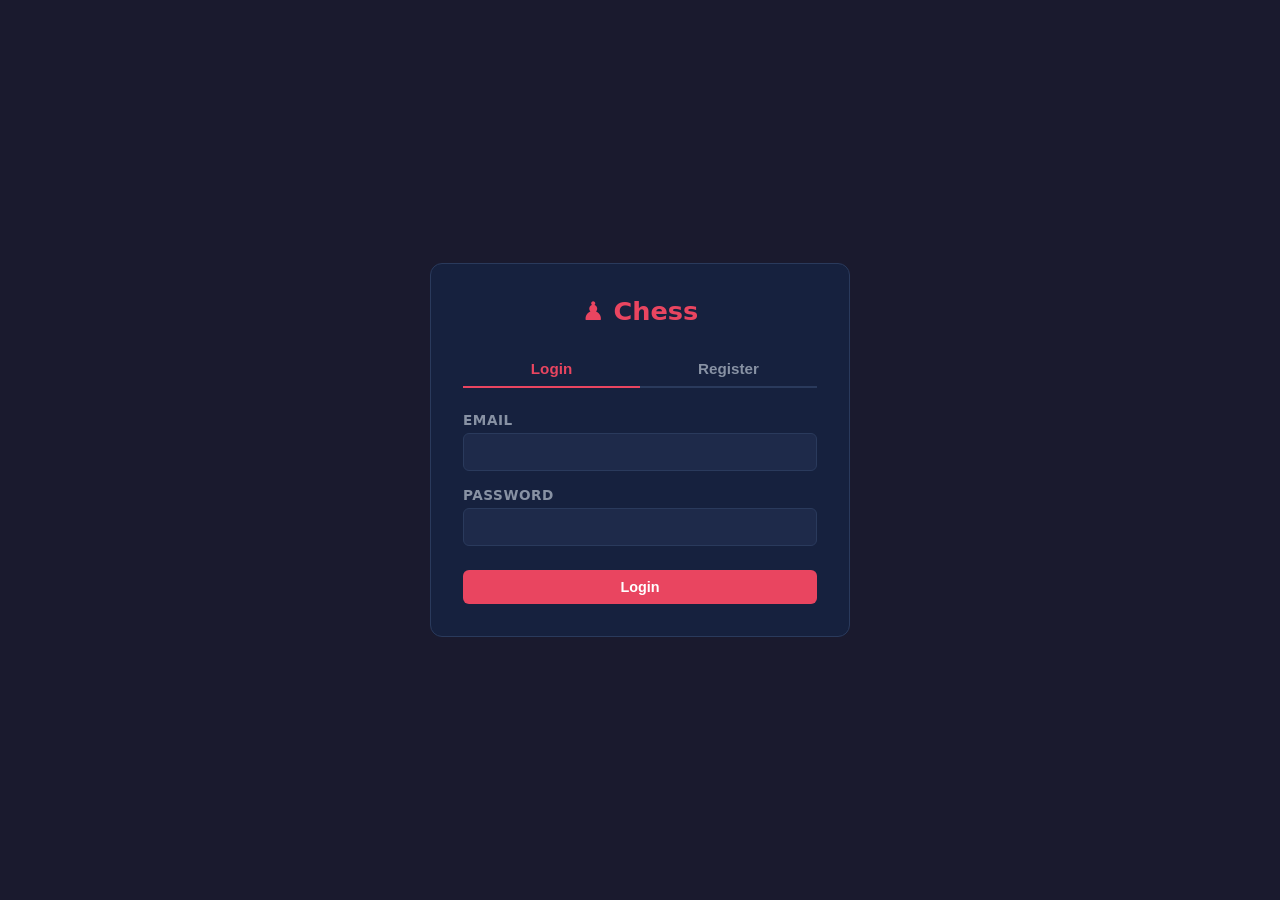
==== game.html @ 450ae5ae "Init commit" ====
<!DOCTYPE html>
<html lang="en">
<head>
  <meta charset="UTF-8" />
  <meta name="viewport" content="width=device-width, initial-scale=1.0" />
  <title>Chess — Game</title>
  <link rel="stylesheet" href="css/style.css" />
</head>
<body>
  <nav class="navbar">
    <span class="logo">♟ Chess</span>
    <div class="nav-right">
      <span class="username" id="nav-username"></span>
      <a href="rooms.html" class="btn btn-secondary btn-sm">← Rooms</a>
    </div>
  </nav>

  <div class="page-container">
    <div class="game-layout">

      <!-- Board -->
      <div class="board-wrapper">
        <div class="board-with-coords">
          <div class="board-row-with-rank" id="board-row-8">
            <span class="coord-rank" id="rank-8">8</span>
            <!-- squares injected by JS -->
          </div>
          <!-- rows 7–1 injected by JS -->
          <div class="coord-files" id="coord-files">
            <!-- a–h labels injected by JS -->
          </div>
        </div>
        <!-- The actual grid -->
        <div id="chessboard"></div>
      </div>

      <!-- Sidebar -->
      <div class="game-sidebar">

        <div class="status-bar">
          <div class="status-row">
            <span class="label">You</span>
            <span class="value" id="my-color">—</span>
          </div>
          <div class="status-row">
            <span class="label">Turn</span>
            <span class="value" id="current-turn">—</span>
          </div>
          <div class="status-row">
            <span class="label">Status</span>
            <span class="value" id="game-status">—</span>
          </div>
        </div>

        <!-- Game over banner -->
        <div id="game-over-banner" class="banner">
          <h3 id="game-over-title"></h3>
          <p id="game-over-sub" class="text-muted"></p>
          <button class="btn btn-primary mt-2" onclick="window.location.href='rooms.html'">Back to Rooms</button>
        </div>

        <!-- Disconnect banner -->
        <div id="disconnect-banner" class="banner">
          <h3>Opponent disconnected</h3>
          <p id="disconnect-countdown" class="text-muted"></p>
        </div>

        <!-- Inline error -->
        <div id="game-msg" class="msg msg-error"></div>

        <div class="game-controls">
          <button class="btn btn-danger" id="resign-btn">Resign</button>
        </div>

      </div>
    </div>
  </div>

  <script src="js/api.js"></script>
  <script src="js/game.js"></script>
</body>
</html>
---- css/style.css ----
:root {
  --bg-primary:    #1a1a2e;
  --bg-secondary:  #16213e;
  --bg-card:       #0f3460;
  --bg-input:      #1e2a4a;
  --accent:        #e94560;
  --accent-hover:  #c73652;
  --text-primary:  #eaeaea;
  --text-muted:    #8892a4;
  --border:        #2a3a5c;
  --sq-light:      #f0d9b5;
  --sq-dark:       #b58863;
  --sq-selected:   #7fc97f;
  --sq-legal:      rgba(127, 201, 127, 0.45);
  --sq-last-move:  rgba(255, 255, 100, 0.35);
  --success:       #2ecc71;
  --error:         #e74c3c;
  --warning:       #f39c12;
}

* {
  box-sizing: border-box;
  margin: 0;
  padding: 0;
}

body {
  background: var(--bg-primary);
  color: var(--text-primary);
  font-family: 'Segoe UI', system-ui, sans-serif;
  font-size: 15px;
  min-height: 100vh;
}

/* ── Nav bar ── */
.navbar {
  background: var(--bg-secondary);
  border-bottom: 1px solid var(--border);
  display: flex;
  align-items: center;
  justify-content: space-between;
  padding: 0.75rem 1.5rem;
}

.navbar .logo {
  font-size: 1.25rem;
  font-weight: 700;
  color: var(--accent);
  letter-spacing: 0.05em;
}

.navbar .nav-right {
  display: flex;
  align-items: center;
  gap: 1rem;
}

.navbar .username {
  color: var(--text-muted);
  font-size: 0.9rem;
}

/* ── Buttons ── */
button, .btn {
  cursor: pointer;
  border: none;
  border-radius: 6px;
  padding: 0.55rem 1.2rem;
  font-size: 0.9rem;
  font-weight: 600;
  transition: background 0.15s, transform 0.1s, opacity 0.15s;
}

.btn-primary {
  background: var(--accent);
  color: #fff;
}

.btn-primary:hover {
  background: var(--accent-hover);
}

.btn-secondary {
  background: var(--bg-card);
  color: var(--text-primary);
  border: 1px solid var(--border);
}

.btn-secondary:hover {
  background: #1a4a80;
}

.btn-danger {
  background: var(--error);
  color: #fff;
}

.btn-danger:hover {
  background: #c0392b;
}

.btn-sm {
  padding: 0.35rem 0.8rem;
  font-size: 0.8rem;
}

button:disabled, .btn:disabled {
  opacity: 0.5;
  cursor: not-allowed;
}

button:active:not(:disabled) {
  transform: scale(0.97);
}

/* ── Page container ── */
.page-container {
  max-width: 960px;
  margin: 0 auto;
  padding: 2rem 1rem;
}

/* ── Auth page ── */
.auth-wrapper {
  display: flex;
  align-items: center;
  justify-content: center;
  min-height: 100vh;
  padding: 1rem;
}

.auth-box {
  background: var(--bg-secondary);
  border: 1px solid var(--border);
  border-radius: 12px;
  padding: 2rem;
  width: 100%;
  max-width: 420px;
}

.auth-box h1 {
  text-align: center;
  font-size: 1.6rem;
  color: var(--accent);
  margin-bottom: 1.5rem;
}

.tabs {
  display: flex;
  border-bottom: 2px solid var(--border);
  margin-bottom: 1.5rem;
}

.tab-btn {
  flex: 1;
  background: none;
  border: none;
  border-bottom: 2px solid transparent;
  margin-bottom: -2px;
  color: var(--text-muted);
  padding: 0.6rem;
  font-size: 0.95rem;
  font-weight: 600;
  border-radius: 0;
  transition: color 0.15s, border-color 0.15s;
}

.tab-btn.active {
  color: var(--accent);
  border-bottom-color: var(--accent);
}

.tab-panel {
  display: none;
}

.tab-panel.active {
  display: block;
}

.form-group {
  margin-bottom: 1rem;
}

.form-group label {
  display: block;
  margin-bottom: 0.3rem;
  color: var(--text-muted);
  font-size: 0.85rem;
  font-weight: 600;
  text-transform: uppercase;
  letter-spacing: 0.04em;
}

.form-group input {
  width: 100%;
  padding: 0.6rem 0.85rem;
  background: var(--bg-input);
  border: 1px solid var(--border);
  border-radius: 6px;
  color: var(--text-primary);
  font-size: 0.95rem;
  transition: border-color 0.15s;
}

.form-group input:focus {
  outline: none;
  border-color: var(--accent);
}

.form-submit {
  width: 100%;
  margin-top: 0.5rem;
}

/* ── Messages ── */
.msg {
  border-radius: 6px;
  padding: 0.6rem 0.85rem;
  font-size: 0.88rem;
  margin-top: 0.75rem;
  display: none;
}

.msg.visible {
  display: block;
}

.msg-error {
  background: rgba(231, 76, 60, 0.15);
  border: 1px solid var(--error);
  color: var(--error);
}

.msg-success {
  background: rgba(46, 204, 113, 0.15);
  border: 1px solid var(--success);
  color: var(--success);
}

.msg-info {
  background: rgba(52, 152, 219, 0.15);
  border: 1px solid #3498db;
  color: #74b9ff;
}

/* ── Rooms page ── */
.rooms-header {
  display: flex;
  align-items: center;
  justify-content: space-between;
  margin-bottom: 1.5rem;
}

.rooms-header h2 {
  font-size: 1.4rem;
}

.action-bar {
  display: flex;
  gap: 0.75rem;
  margin-bottom: 1.5rem;
  flex-wrap: wrap;
}

.section-title {
  font-size: 1rem;
  font-weight: 700;
  color: var(--text-muted);
  text-transform: uppercase;
  letter-spacing: 0.06em;
  margin-bottom: 0.75rem;
}

.room-table {
  width: 100%;
  border-collapse: collapse;
}

.room-table th {
  text-align: left;
  padding: 0.6rem 0.75rem;
  font-size: 0.78rem;
  text-transform: uppercase;
  letter-spacing: 0.05em;
  color: var(--text-muted);
  border-bottom: 1px solid var(--border);
}

.room-table td {
  padding: 0.7rem 0.75rem;
  border-bottom: 1px solid var(--border);
  font-size: 0.9rem;
  vertical-align: middle;
}

.room-table tr:last-child td {
  border-bottom: none;
}

.room-table tbody tr:hover {
  background: rgba(255, 255, 255, 0.03);
}

.status-badge {
  display: inline-block;
  padding: 0.2rem 0.55rem;
  border-radius: 20px;
  font-size: 0.75rem;
  font-weight: 700;
  text-transform: uppercase;
  letter-spacing: 0.04em;
}

.status-waiting  { background: rgba(243, 156, 18, 0.2);  color: var(--warning); }
.status-active   { background: rgba(46, 204, 113, 0.2);  color: var(--success); }
.status-finished { background: rgba(142, 146, 164, 0.2); color: var(--text-muted); }

.card {
  background: var(--bg-secondary);
  border: 1px solid var(--border);
  border-radius: 10px;
  padding: 1.25rem;
  margin-bottom: 1.5rem;
}

/* ── Game page ── */
.game-layout {
  display: flex;
  gap: 1.5rem;
  align-items: flex-start;
  flex-wrap: wrap;
}

.board-wrapper {
  flex: 0 0 auto;
}

.board-with-coords {
  display: inline-flex;
  flex-direction: column;
}

.board-row-with-rank {
  display: flex;
  align-items: center;
}

.coord-rank {
  width: 20px;
  text-align: center;
  font-size: 0.75rem;
  color: var(--text-muted);
  user-select: none;
}

.coord-files {
  display: flex;
  padding-left: 20px;
}

.coord-file {
  width: 72px;
  text-align: center;
  font-size: 0.75rem;
  color: var(--text-muted);
  user-select: none;
}

#chessboard {
  display: grid;
  grid-template-columns: repeat(8, 72px);
  grid-template-rows: repeat(8, 72px);
  border: 3px solid var(--border);
  border-radius: 4px;
  overflow: hidden;
}

.sq {
  width: 72px;
  height: 72px;
  display: flex;
  align-items: center;
  justify-content: center;
  cursor: pointer;
  position: relative;
  transition: background 0.1s;
  user-select: none;
}

.sq.light { background: var(--sq-light); }
.sq.dark  { background: var(--sq-dark); }
.sq.selected  { background: var(--sq-selected) !important; }
.sq.last-move { background: var(--sq-last-move) !important; }

.sq.legal-target::after {
  content: '';
  position: absolute;
  width: 28px;
  height: 28px;
  border-radius: 50%;
  background: var(--sq-legal);
  pointer-events: none;
}

.sq.legal-target.has-piece::after {
  width: 66px;
  height: 66px;
  background: none;
  border: 4px solid var(--sq-legal);
}

.piece {
  font-size: 48px;
  line-height: 1;
  pointer-events: none;
  filter: drop-shadow(0 1px 2px rgba(0,0,0,0.5));
}

.game-sidebar {
  flex: 1;
  min-width: 220px;
  display: flex;
  flex-direction: column;
  gap: 1rem;
}

.status-bar {
  background: var(--bg-secondary);
  border: 1px solid var(--border);
  border-radius: 10px;
  padding: 1rem;
}

.status-bar .status-row {
  display: flex;
  justify-content: space-between;
  align-items: center;
  padding: 0.3rem 0;
  border-bottom: 1px solid var(--border);
  font-size: 0.88rem;
}

.status-bar .status-row:last-child {
  border-bottom: none;
}

.status-bar .label {
  color: var(--text-muted);
}

.status-bar .value {
  font-weight: 600;
}

.turn-white { color: #f8f8f8; }
.turn-black { color: #b0b0b0; }

.game-controls {
  display: flex;
  flex-direction: column;
  gap: 0.5rem;
}

.banner {
  display: none;
  background: var(--bg-secondary);
  border: 1px solid var(--border);
  border-radius: 10px;
  padding: 1.25rem;
  text-align: center;
}

.banner.visible {
  display: block;
}

.banner h3 {
  font-size: 1.2rem;
  margin-bottom: 0.5rem;
}

.banner.winner-white h3 { color: #f8f8f8; }
.banner.winner-black h3 { color: #b0b0b0; }
.banner.winner-draw  h3 { color: var(--warning); }

#disconnect-banner {
  border-color: var(--warning);
}

#disconnect-banner h3 {
  color: var(--warning);
}

.spinner {
  display: inline-block;
  width: 18px;
  height: 18px;
  border: 3px solid var(--border);
  border-top-color: var(--accent);
  border-radius: 50%;
  animation: spin 0.7s linear infinite;
  vertical-align: middle;
  margin-right: 6px;
}

@keyframes spin {
  to { transform: rotate(360deg); }
}

/* ── Utilities ── */
.text-muted  { color: var(--text-muted); }
.text-center { text-align: center; }
.mt-1 { margin-top: 0.5rem; }
.mt-2 { margin-top: 1rem; }
.hidden { display: none !important; }

@media (max-width: 640px) {
  #chessboard {
    grid-template-columns: repeat(8, 44px);
    grid-template-rows: repeat(8, 44px);
  }
  .sq       { width: 44px; height: 44px; }
  .piece    { font-size: 30px; }
  .coord-file { width: 44px; }
  .sq.legal-target::after           { width: 18px; height: 18px; }
  .sq.legal-target.has-piece::after { width: 40px; height: 40px; }
}
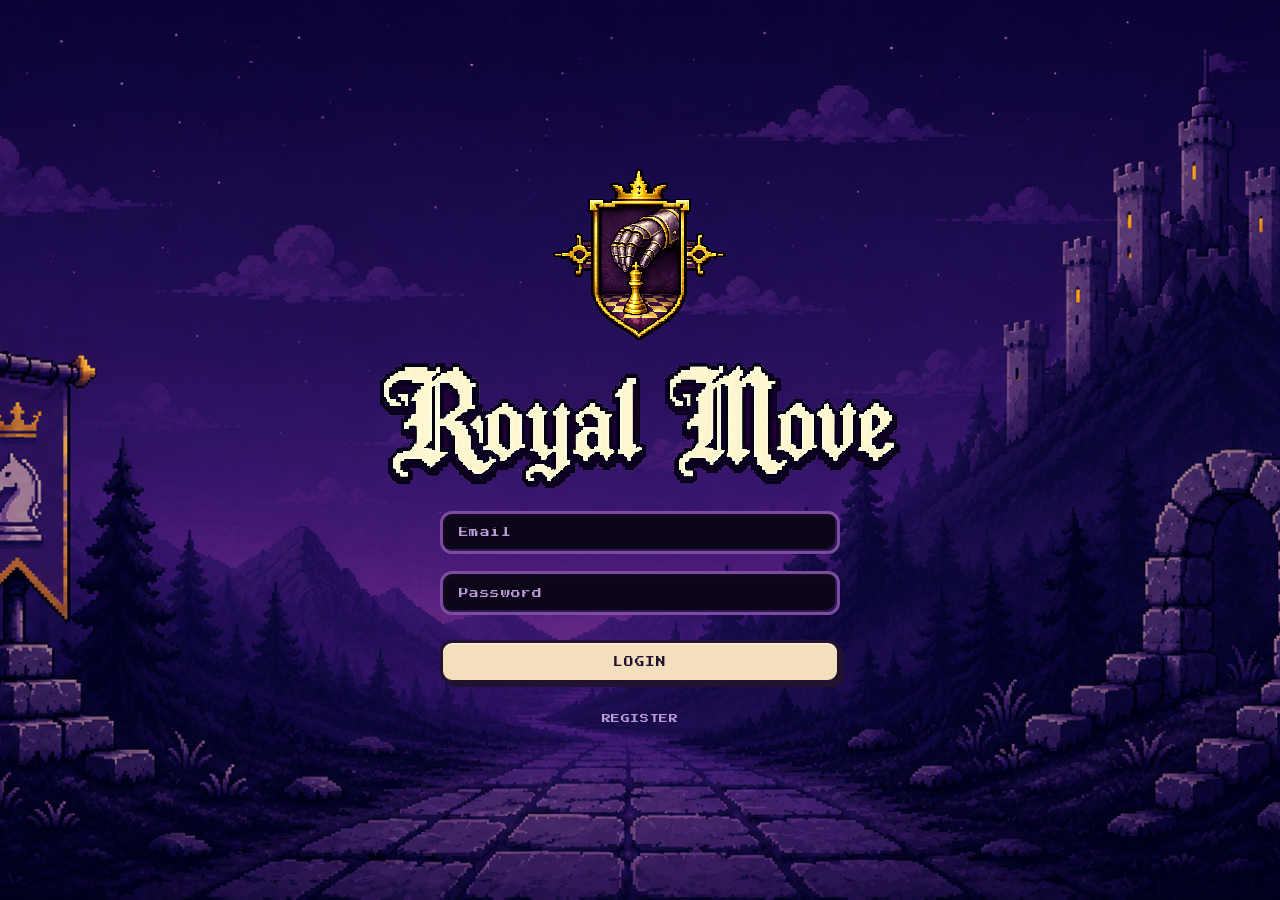
==== commit aacab68a: "feat: redesign rooms/game pages with medieval pixel-art theme - Add room_game_background.png to room" ====
--- a/game.html
+++ b/game.html
@@ -6,9 +6,11 @@
   <title>Chess — Game</title>
   <link rel="stylesheet" href="css/style.css" />
 </head>
-<body>
+<body class="room-game-bg">
   <nav class="navbar">
-    <span class="logo">♟ Chess</span>
+    <div class="logo-wrap">
+      <img src="img/text.png" class="nav-logo" alt="Chess" />
+    </div>
     <div class="nav-right">
       <span class="username" id="nav-username"></span>
       <a href="rooms.html" class="btn btn-secondary btn-sm">← Rooms</a>
@@ -37,15 +39,25 @@
       <!-- Sidebar -->
       <div class="game-sidebar">
 
+        <div class="players-bar">
+          <div class="player-card" id="left-player">
+            <div class="player-dot" id="left-dot"></div>
+            <div class="player-info">
+              <span class="player-name" id="left-name"></span>
+              <span class="player-color-label" id="left-color-label">—</span>
+            </div>
+          </div>
+          <span class="vs-label">vs</span>
+          <div class="player-card" id="right-player">
+            <div class="player-dot" id="right-dot"></div>
+            <div class="player-info">
+              <span class="player-name" id="right-name"></span>
+              <span class="player-color-label" id="right-color-label">—</span>
+            </div>
+          </div>
+        </div>
+
         <div class="status-bar">
-          <div class="status-row">
-            <span class="label">You</span>
-            <span class="value" id="my-color">—</span>
-          </div>
-          <div class="status-row">
-            <span class="label">Turn</span>
-            <span class="value" id="current-turn">—</span>
-          </div>
           <div class="status-row">
             <span class="label">Status</span>
             <span class="value" id="game-status">—</span>
--- a/css/style.css
+++ b/css/style.css
@@ -1,3 +1,5 @@
+@import url('https://fonts.googleapis.com/css2?family=Press+Start+2P&family=VT323&display=swap');
+
 :root {
   --bg-primary:    #1a1a2e;
   --bg-secondary:  #16213e;
@@ -24,12 +26,25 @@
   padding: 0;
 }
 
+html {
+  margin: 0;
+}
+
 body {
   background: var(--bg-primary);
   color: var(--text-primary);
   font-family: 'Segoe UI', system-ui, sans-serif;
-  font-size: 15px;
+  font-size: clamp(13px, 1.5vw, 16px);
   min-height: 100vh;
+}
+
+body.login-bg {
+  background-color: #0d0718;
+  background-image: url('../img/login_background.png');
+  background-size: cover;
+  background-position: center center;
+  background-repeat: no-repeat;
+  overflow: hidden;
 }
 
 /* ── Nav bar ── */
@@ -49,6 +64,24 @@
   letter-spacing: 0.05em;
 }
 
+.nav-logo {
+  height: clamp(1.1rem, 3vh, 1.75rem);
+  width: auto;
+  image-rendering: pixelated;
+  display: block;
+}
+
+body.room-game-bg .navbar .logo-wrap {
+  background: rgba(8, 3, 18, 0.78);
+  backdrop-filter: blur(10px);
+  border: 2px solid #7b4ca0;
+  border-radius: 999px;
+  padding: 0.45rem 1rem;
+  box-shadow: 3px 3px 0 rgba(0, 0, 0, 0.4);
+  display: flex;
+  align-items: center;
+}
+
 .navbar .nav-right {
   display: flex;
   align-items: center;
@@ -64,7 +97,7 @@
 button, .btn {
   cursor: pointer;
   border: none;
-  border-radius: 6px;
+  border-radius: 0.375rem;
   padding: 0.55rem 1.2rem;
   font-size: 0.9rem;
   font-weight: 600;
@@ -115,59 +148,79 @@
 
 /* ── Page container ── */
 .page-container {
-  max-width: 960px;
+  max-width: 60rem;
   margin: 0 auto;
   padding: 2rem 1rem;
 }
 
-/* ── Auth page ── */
+/* ── Auth page (medieval pixel-art) ── */
 .auth-wrapper {
-  display: flex;
+  position: relative;
+  display: flex;
+  flex-direction: column;
   align-items: center;
   justify-content: center;
-  min-height: 100vh;
-  padding: 1rem;
+  height: 100dvh;
+  min-height: clamp(28rem, 80vh, 50rem);
+  padding: clamp(1rem, 3vh, 2rem) 1rem;
+  gap: clamp(0.75rem, 2.5vh, 1.5rem);
+}
+
+.auth-logo-img {
+  width: clamp(7rem, 14vw, 11rem);
+  height: auto;
+  image-rendering: pixelated;
+  pointer-events: none;
+  flex-shrink: 0;
+}
+
+.auth-title-img {
+  max-width: 32.5rem;
+  width: 90%;
+  image-rendering: pixelated;
+  pointer-events: none;
+  flex-shrink: 0;
 }
 
 .auth-box {
-  background: var(--bg-secondary);
-  border: 1px solid var(--border);
-  border-radius: 12px;
-  padding: 2rem;
   width: 100%;
-  max-width: 420px;
-}
-
-.auth-box h1 {
-  text-align: center;
-  font-size: 1.6rem;
-  color: var(--accent);
-  margin-bottom: 1.5rem;
+  max-width: 25rem;
 }
 
 .tabs {
   display: flex;
-  border-bottom: 2px solid var(--border);
-  margin-bottom: 1.5rem;
+  gap: 1.5rem;
+  justify-content: center;
+  margin-top: 1.5rem;
 }
 
 .tab-btn {
-  flex: 1;
-  background: none;
+  flex: 0;
+  background: transparent;
   border: none;
-  border-bottom: 2px solid transparent;
-  margin-bottom: -2px;
-  color: var(--text-muted);
-  padding: 0.6rem;
-  font-size: 0.95rem;
-  font-weight: 600;
+  border-bottom: 3px solid transparent;
+  color: #b99bd6;
+  padding: 0.4rem 0;
+  font-family: 'Press Start 2P', monospace;
+  font-size: 0.55rem;
+  font-weight: 400;
+  text-transform: uppercase;
+  letter-spacing: 0.06em;
   border-radius: 0;
+  cursor: pointer;
   transition: color 0.15s, border-color 0.15s;
 }
 
+.tab-btn:last-child {
+  border-right: none;
+}
+
+.tab-btn:hover:not(.active) {
+  color: #b99bd6;
+}
+
 .tab-btn.active {
-  color: var(--accent);
-  border-bottom-color: var(--accent);
+  display: none;
 }
 
 .tab-panel {
@@ -179,33 +232,36 @@
 }
 
 .form-group {
-  margin-bottom: 1rem;
-}
-
-.form-group label {
-  display: block;
-  margin-bottom: 0.3rem;
-  color: var(--text-muted);
-  font-size: 0.85rem;
-  font-weight: 600;
-  text-transform: uppercase;
-  letter-spacing: 0.04em;
+  margin-bottom: 1.1rem;
 }
 
 .form-group input {
   width: 100%;
-  padding: 0.6rem 0.85rem;
-  background: var(--bg-input);
-  border: 1px solid var(--border);
-  border-radius: 6px;
-  color: var(--text-primary);
-  font-size: 0.95rem;
-  transition: border-color 0.15s;
+  padding: 0.85rem 1rem;
+  background: #0d0618;
+  border: 3px solid #7b4ca0;
+  border-radius: 0.75rem;
+  color: #e2ceff;
+  font-size: 0.6rem;
+  font-family: 'Press Start 2P', monospace;
+  letter-spacing: 0.04em;
+  transition: border-color 0.1s;
+  box-shadow:
+    inset 3px 3px 0 #12091f,
+    inset -2px -2px 0 #2e1558;
+}
+
+.form-group input::placeholder {
+  color: #b99bd6;
 }
 
 .form-group input:focus {
   outline: none;
-  border-color: var(--accent);
+  border-color: #9b6ac8;
+  box-shadow:
+    inset 3px 3px 0 #12091f,
+    inset -2px -2px 0 #2e1558,
+    0 0 0 2px rgba(155, 106, 200, 0.25);
 }
 
 .form-submit {
@@ -213,9 +269,47 @@
   margin-top: 0.5rem;
 }
 
+/* Parchment button — scoped to auth card only */
+.auth-box .btn-primary {
+  background: #f3dfbd;
+  color: #21122f;
+  border: 3px solid #21122f;
+  border-radius: 0.75rem;
+  font-family: 'Press Start 2P', monospace;
+  font-size: 0.6rem;
+  font-weight: 400;
+  letter-spacing: 0.08em;
+  text-transform: uppercase;
+  padding: 0.85rem 1.2rem;
+  box-shadow:
+    4px 4px 0 #21122f,
+    inset 0 2px 0 rgba(255, 255, 255, 0.35);
+  transition: background 0.1s, box-shadow 0.05s, transform 0.05s;
+}
+
+.auth-box .btn-primary:hover:not(:disabled) {
+  background: #fff0cf;
+  box-shadow:
+    4px 4px 0 #21122f,
+    inset 0 2px 0 rgba(255, 255, 255, 0.5),
+    0 0 14px rgba(208, 155, 61, 0.4);
+}
+
+.auth-box .btn-primary:active:not(:disabled) {
+  transform: translate(3px, 3px);
+  box-shadow: 1px 1px 0 #21122f;
+}
+
+.auth-box .btn-primary:disabled {
+  background: #c9b898;
+  color: #5a4a2e;
+  box-shadow: 3px 3px 0 #21122f;
+  opacity: 0.65;
+}
+
 /* ── Messages ── */
 .msg {
-  border-radius: 6px;
+  border-radius: 0.375rem;
   padding: 0.6rem 0.85rem;
   font-size: 0.88rem;
   margin-top: 0.75rem;
@@ -242,6 +336,33 @@
   background: rgba(52, 152, 219, 0.15);
   border: 1px solid #3498db;
   color: #74b9ff;
+}
+
+/* Auth card message overrides — fantasy style */
+.auth-box .msg {
+  border-radius: 0.125rem;
+  font-family: 'VT323', monospace;
+  font-size: 1.05rem;
+  letter-spacing: 0.03em;
+  border-width: 2px;
+}
+
+.auth-box .msg-error {
+  background: rgba(120, 20, 20, 0.35);
+  border-color: #a03030;
+  color: #ff9999;
+}
+
+.auth-box .msg-success {
+  background: rgba(20, 80, 20, 0.35);
+  border-color: #30a030;
+  color: #99dd99;
+}
+
+.auth-box .msg-info {
+  background: rgba(50, 15, 80, 0.5);
+  border-color: #7b4ca0;
+  color: #c8a8e8;
 }
 
 /* ── Rooms page ── */
@@ -305,7 +426,7 @@
 .status-badge {
   display: inline-block;
   padding: 0.2rem 0.55rem;
-  border-radius: 20px;
+  border-radius: 1.25rem;
   font-size: 0.75rem;
   font-weight: 700;
   text-transform: uppercase;
@@ -319,9 +440,14 @@
 .card {
   background: var(--bg-secondary);
   border: 1px solid var(--border);
-  border-radius: 10px;
+  border-radius: 0.625rem;
   padding: 1.25rem;
   margin-bottom: 1.5rem;
+}
+
+.my-game-card {
+  border-color: var(--warning);
+  background: rgba(243, 156, 18, 0.06);
 }
 
 /* ── Game page ── */
@@ -347,7 +473,7 @@
 }
 
 .coord-rank {
-  width: 20px;
+  width: 1.25rem;
   text-align: center;
   font-size: 0.75rem;
   color: var(--text-muted);
@@ -356,7 +482,7 @@
 
 .coord-files {
   display: flex;
-  padding-left: 20px;
+  padding-left: 1.25rem;
 }
 
 .coord-file {
@@ -372,7 +498,7 @@
   grid-template-columns: repeat(8, 72px);
   grid-template-rows: repeat(8, 72px);
   border: 3px solid var(--border);
-  border-radius: 4px;
+  border-radius: 0.25rem;
   overflow: hidden;
 }
 
@@ -419,7 +545,7 @@
 
 .game-sidebar {
   flex: 1;
-  min-width: 220px;
+  min-width: 13.75rem;
   display: flex;
   flex-direction: column;
   gap: 1rem;
@@ -428,7 +554,7 @@
 .status-bar {
   background: var(--bg-secondary);
   border: 1px solid var(--border);
-  border-radius: 10px;
+  border-radius: 0.625rem;
   padding: 1rem;
 }
 
@@ -456,6 +582,77 @@
 .turn-white { color: #f8f8f8; }
 .turn-black { color: #b0b0b0; }
 
+.players-bar {
+  display: flex;
+  align-items: center;
+  gap: 0.5rem;
+  background: var(--bg-secondary);
+  border: 1px solid var(--border);
+  border-radius: 0.625rem;
+  padding: 0.6rem 0.75rem;
+}
+
+.player-card {
+  flex: 1;
+  display: flex;
+  align-items: center;
+  gap: 0.5rem;
+  padding: 0.5rem 0.6rem;
+  border-radius: 0.5rem;
+  border: 2px solid transparent;
+  min-width: 0;
+  transition: border-color 0.25s, background 0.25s;
+}
+
+.player-card.active {
+  border-color: var(--warning);
+  background: rgba(243, 156, 18, 0.08);
+}
+
+.player-dot {
+  width: 0.8em;
+  height: 0.8em;
+  border-radius: 50%;
+  flex-shrink: 0;
+}
+
+.player-dot.white {
+  background: #f0d9b5;
+  border: 2px solid #b58863;
+}
+
+.player-dot.black {
+  background: #2c2c2c;
+  border: 2px solid #888;
+}
+
+.player-info {
+  display: flex;
+  flex-direction: column;
+  min-width: 0;
+}
+
+.player-name {
+  font-weight: 600;
+  font-size: 0.92em;
+  white-space: nowrap;
+  overflow: hidden;
+  text-overflow: ellipsis;
+}
+
+.player-color-label {
+  font-size: 0.72em;
+  color: var(--text-muted);
+  text-transform: capitalize;
+}
+
+.vs-label {
+  color: var(--text-muted);
+  font-size: 0.78em;
+  font-weight: 600;
+  flex-shrink: 0;
+}
+
 .game-controls {
   display: flex;
   flex-direction: column;
@@ -466,7 +663,7 @@
   display: none;
   background: var(--bg-secondary);
   border: 1px solid var(--border);
-  border-radius: 10px;
+  border-radius: 0.625rem;
   padding: 1.25rem;
   text-align: center;
 }
@@ -494,14 +691,14 @@
 
 .spinner {
   display: inline-block;
-  width: 18px;
-  height: 18px;
+  width: 1.125rem;
+  height: 1.125rem;
   border: 3px solid var(--border);
   border-top-color: var(--accent);
   border-radius: 50%;
   animation: spin 0.7s linear infinite;
   vertical-align: middle;
-  margin-right: 6px;
+  margin-right: 0.375rem;
 }
 
 @keyframes spin {
@@ -526,3 +723,278 @@
   .sq.legal-target::after           { width: 18px; height: 18px; }
   .sq.legal-target.has-piece::after { width: 40px; height: 40px; }
 }
+
+/* ── Room / Game pages ─────────────────────────────────────────── */
+
+body.room-game-bg {
+  background-color: #0d0718;
+  background-image: url('../img/room_game_background.png');
+  background-size: cover;
+  background-position: center center;
+  background-repeat: no-repeat;
+  background-attachment: fixed;
+  overflow: auto;
+}
+
+/* Navbar */
+body.room-game-bg .navbar {
+  background: transparent;
+  border-bottom: none;
+}
+
+body.room-game-bg .navbar .username {
+  font-family: 'Press Start 2P', monospace;
+  font-size: clamp(0.32rem, 0.5vw, 0.44rem);
+  color: #b99bd6;
+}
+
+body.room-game-bg .nav-right {
+  background: rgba(8, 3, 18, 0.78);
+  backdrop-filter: blur(10px);
+  border: 2px solid #7b4ca0;
+  border-radius: 999px;
+  padding: 0.45rem 0.9rem;
+  gap: 0.9rem;
+  box-shadow: 3px 3px 0 rgba(0, 0, 0, 0.4);
+}
+
+/* Buttons */
+body.room-game-bg .btn-primary {
+  background: #f3dfbd;
+  color: #21122f;
+  border: 3px solid #21122f;
+  border-radius: 0.625rem;
+  font-family: 'Press Start 2P', monospace;
+  font-size: clamp(0.38rem, 0.6vw, 0.52rem);
+  font-weight: 400;
+  letter-spacing: 0.06em;
+  text-transform: uppercase;
+  padding: 0.75rem 1.1rem;
+  box-shadow:
+    4px 4px 0 #21122f,
+    inset 0 2px 0 rgba(255, 255, 255, 0.35);
+}
+
+body.room-game-bg .btn-primary:hover:not(:disabled) {
+  background: #fff0cf;
+  box-shadow:
+    4px 4px 0 #21122f,
+    inset 0 2px 0 rgba(255, 255, 255, 0.5),
+    0 0 14px rgba(208, 155, 61, 0.35);
+}
+
+body.room-game-bg .btn-primary:active:not(:disabled) {
+  transform: translate(3px, 3px);
+  box-shadow: 1px 1px 0 #21122f;
+}
+
+body.room-game-bg .btn-primary:disabled {
+  background: #c9b898;
+  color: #5a4a2e;
+  box-shadow: 3px 3px 0 #21122f;
+  opacity: 0.65;
+}
+
+body.room-game-bg .btn-secondary {
+  background: rgba(10, 4, 22, 0.8);
+  border: 2px solid #7b4ca0;
+  color: #e2ceff;
+  font-family: 'Press Start 2P', monospace;
+  font-size: clamp(0.36rem, 0.58vw, 0.5rem);
+  text-transform: uppercase;
+  letter-spacing: 0.06em;
+  border-radius: 0.5rem;
+  padding: 0.5rem 0.9rem;
+  box-shadow: 2px 2px 0 #21122f;
+}
+
+body.room-game-bg .btn-secondary:hover:not(:disabled) {
+  background: rgba(123, 76, 160, 0.22);
+}
+
+body.room-game-bg .btn-danger {
+  background: rgba(80, 10, 10, 0.85);
+  color: #ffb4b4;
+  border: 2px solid #a03030;
+  border-radius: 0.5rem;
+  font-family: 'Press Start 2P', monospace;
+  font-size: clamp(0.33rem, 0.52vw, 0.44rem);
+  padding: 0.5rem 0.9rem;
+  box-shadow: 2px 2px 0 #21122f;
+}
+
+body.room-game-bg .btn-danger:hover:not(:disabled) {
+  background: rgba(120, 20, 20, 0.9);
+}
+
+/* Section heading */
+body.room-game-bg .rooms-header h2 {
+  font-family: 'Press Start 2P', monospace;
+  font-size: clamp(0.5rem, 0.9vw, 0.75rem);
+  color: #e2ceff;
+  letter-spacing: 0.06em;
+}
+
+/* Cards */
+body.room-game-bg .card {
+  background: rgba(8, 3, 18, 0.82);
+  border: 3px solid #7b4ca0;
+  border-radius: 0.75rem;
+  box-shadow:
+    inset 2px 2px 0 #1a0d30,
+    inset -1px -1px 0 #3d1f6e,
+    4px 4px 0 rgba(0, 0, 0, 0.55);
+}
+
+body.room-game-bg .my-game-card {
+  border-color: #c07030;
+  background: rgba(40, 18, 4, 0.82);
+}
+
+body.room-game-bg .section-title {
+  font-family: 'Press Start 2P', monospace;
+  font-size: clamp(0.38rem, 0.62vw, 0.52rem);
+  color: #b99bd6;
+  letter-spacing: 0.08em;
+}
+
+/* Table */
+body.room-game-bg .room-table th {
+  font-family: 'Press Start 2P', monospace;
+  font-size: clamp(0.28rem, 0.48vw, 0.4rem);
+  letter-spacing: 0.05em;
+  color: #b99bd6;
+  border-bottom: 2px solid #7b4ca0;
+}
+
+body.room-game-bg .room-table td {
+  font-family: 'VT323', monospace;
+  font-size: clamp(0.9rem, 1.4vw, 1.2rem);
+  color: #e2ceff;
+  border-bottom: 1px solid #2e1558;
+}
+
+body.room-game-bg .room-table tbody tr:hover {
+  background: rgba(123, 76, 160, 0.12);
+}
+
+/* Status badges */
+body.room-game-bg .status-badge {
+  font-family: 'Press Start 2P', monospace;
+  font-size: clamp(0.26rem, 0.42vw, 0.36rem);
+  border-radius: 0.25rem;
+}
+
+/* Messages */
+body.room-game-bg .msg {
+  font-family: 'VT323', monospace;
+  font-size: clamp(0.9rem, 1.3vw, 1.1rem);
+  border-width: 2px;
+  border-radius: 0.25rem;
+}
+
+body.room-game-bg .msg-error {
+  background: rgba(120, 20, 20, 0.35);
+  border-color: #a03030;
+  color: #ff9999;
+}
+
+body.room-game-bg .msg-info {
+  background: rgba(50, 15, 80, 0.5);
+  border-color: #7b4ca0;
+  color: #c8a8e8;
+}
+
+body.room-game-bg .msg-success {
+  background: rgba(20, 60, 20, 0.4);
+  border-color: #30a030;
+  color: #99dd99;
+}
+
+/* Players bar */
+body.room-game-bg .players-bar {
+  background: rgba(8, 3, 18, 0.82);
+  border: 3px solid #7b4ca0;
+  border-radius: 0.75rem;
+  box-shadow: 4px 4px 0 rgba(0, 0, 0, 0.55);
+}
+
+body.room-game-bg .player-card.active {
+  border-color: #c07030;
+  background: rgba(192, 112, 48, 0.1);
+}
+
+body.room-game-bg .player-name {
+  font-family: 'VT323', monospace;
+  font-size: clamp(0.9rem, 1.3vw, 1.1rem);
+}
+
+body.room-game-bg .player-color-label {
+  font-family: 'Press Start 2P', monospace;
+  font-size: clamp(0.28rem, 0.44vw, 0.38rem);
+}
+
+body.room-game-bg .vs-label {
+  font-family: 'Press Start 2P', monospace;
+  font-size: clamp(0.32rem, 0.52vw, 0.44rem);
+  color: #b99bd6;
+}
+
+/* Status bar */
+body.room-game-bg .status-bar {
+  background: rgba(8, 3, 18, 0.82);
+  border: 3px solid #7b4ca0;
+  border-radius: 0.75rem;
+  box-shadow: 4px 4px 0 rgba(0, 0, 0, 0.55);
+}
+
+body.room-game-bg .status-bar .status-row {
+  border-bottom-color: #2e1558;
+}
+
+body.room-game-bg .status-bar .label {
+  font-family: 'Press Start 2P', monospace;
+  font-size: clamp(0.28rem, 0.46vw, 0.4rem);
+  color: #b99bd6;
+}
+
+body.room-game-bg .status-bar .value {
+  font-family: 'VT323', monospace;
+  font-size: clamp(0.9rem, 1.3vw, 1.1rem);
+  color: #e2ceff;
+}
+
+/* Banners */
+body.room-game-bg .banner {
+  background: rgba(8, 3, 18, 0.9);
+  border: 3px solid #7b4ca0;
+  border-radius: 0.75rem;
+  box-shadow: 4px 4px 0 rgba(0, 0, 0, 0.55);
+}
+
+body.room-game-bg .banner h3 {
+  font-family: 'Press Start 2P', monospace;
+  font-size: clamp(0.42rem, 0.75vw, 0.62rem);
+  letter-spacing: 0.04em;
+  line-height: 1.8;
+}
+
+body.room-game-bg .banner p {
+  font-family: 'VT323', monospace;
+  font-size: clamp(0.9rem, 1.3vw, 1.1rem);
+  color: #b99bd6;
+}
+
+body.room-game-bg #disconnect-banner {
+  border-color: #c07030;
+}
+
+body.room-game-bg #disconnect-banner h3 {
+  color: #f3a050;
+}
+
+/* Chessboard border */
+body.room-game-bg #chessboard {
+  border: 3px solid #7b4ca0;
+  box-shadow: 0 0 0 2px #21122f, 4px 4px 0 rgba(0, 0, 0, 0.55);
+}
